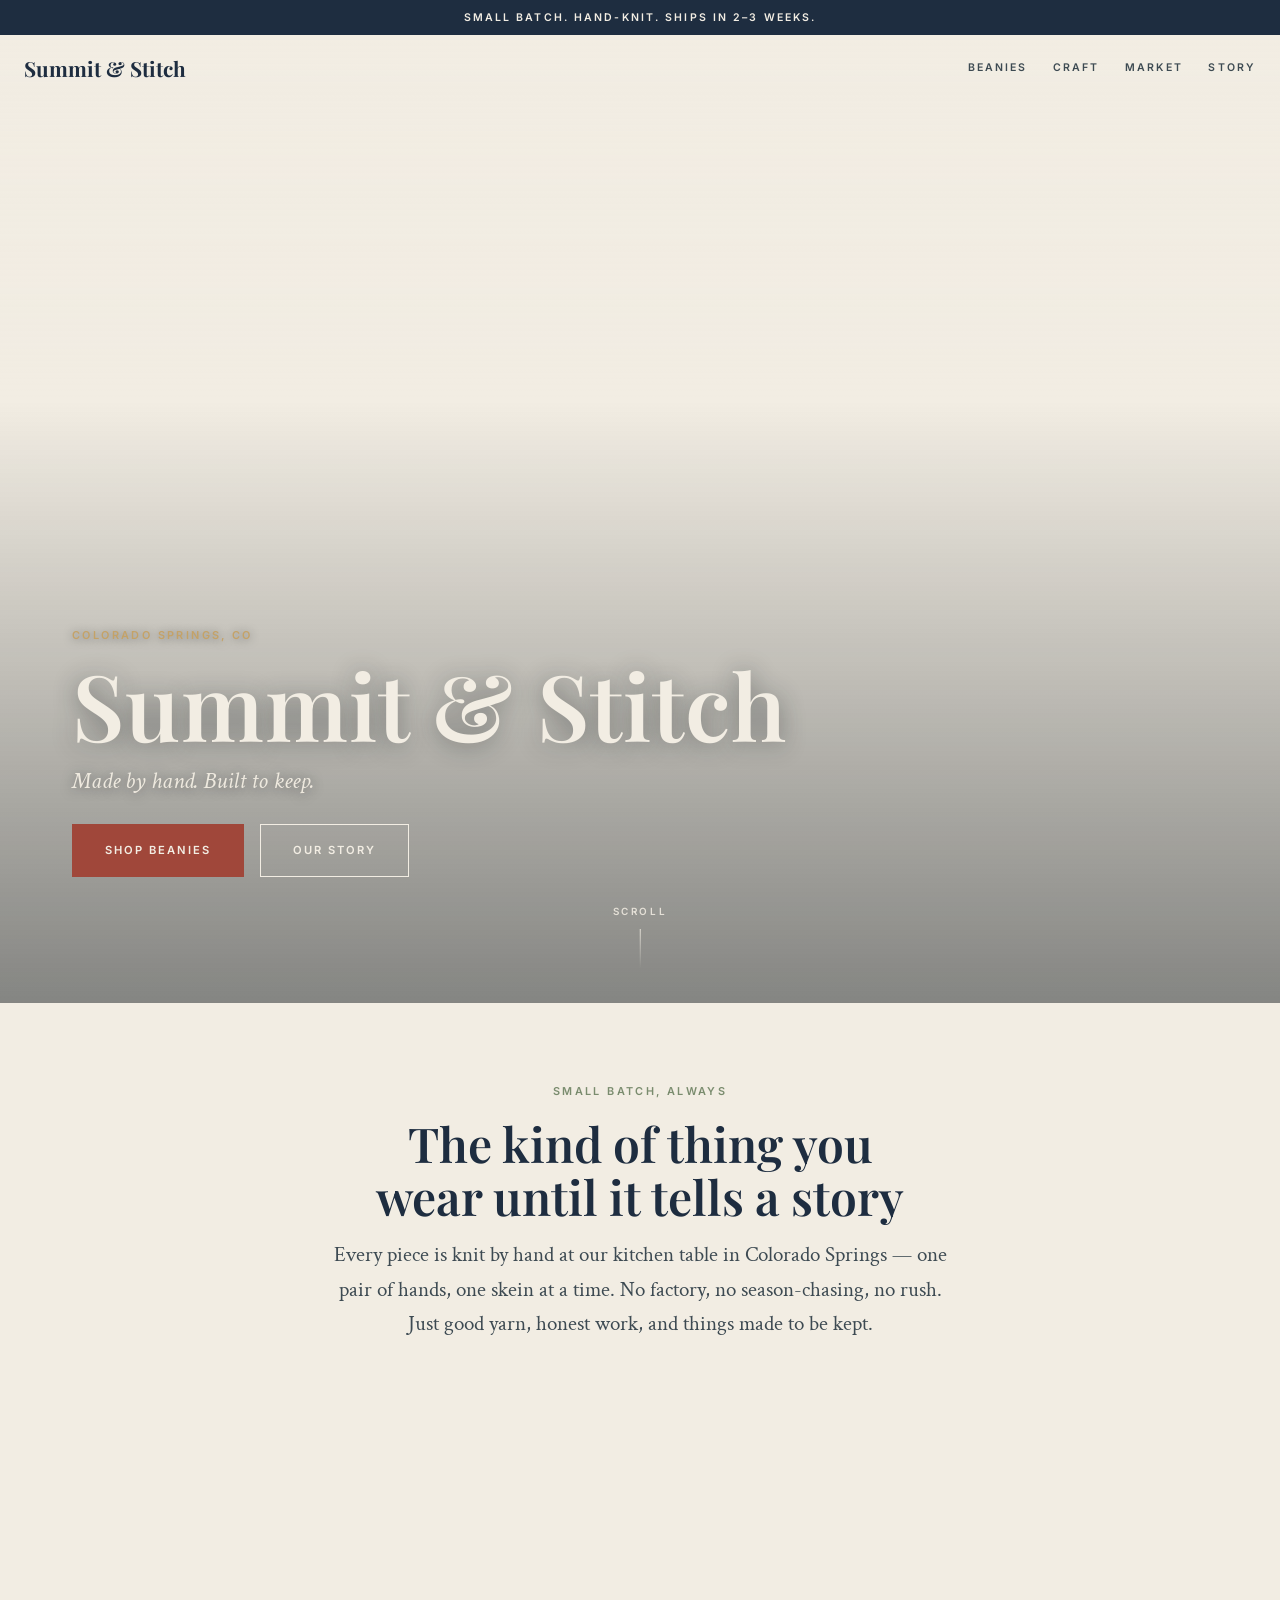
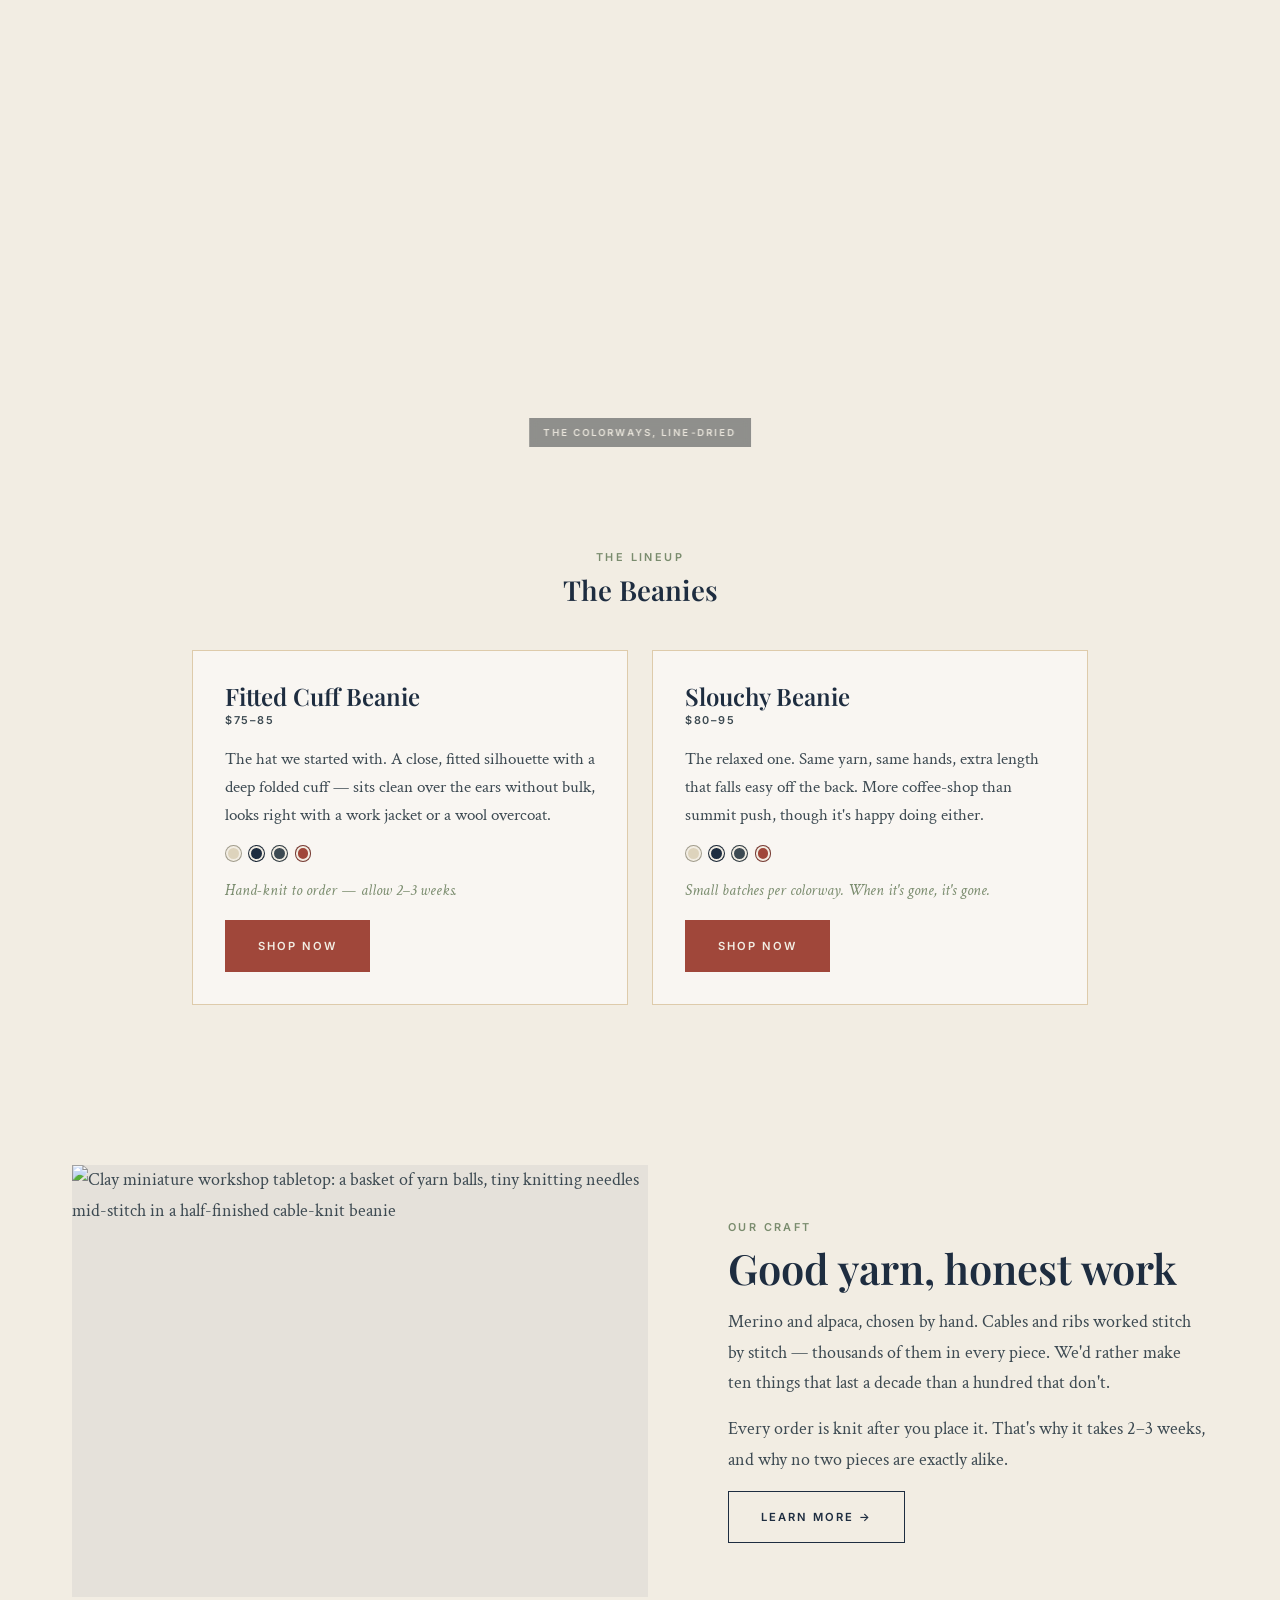
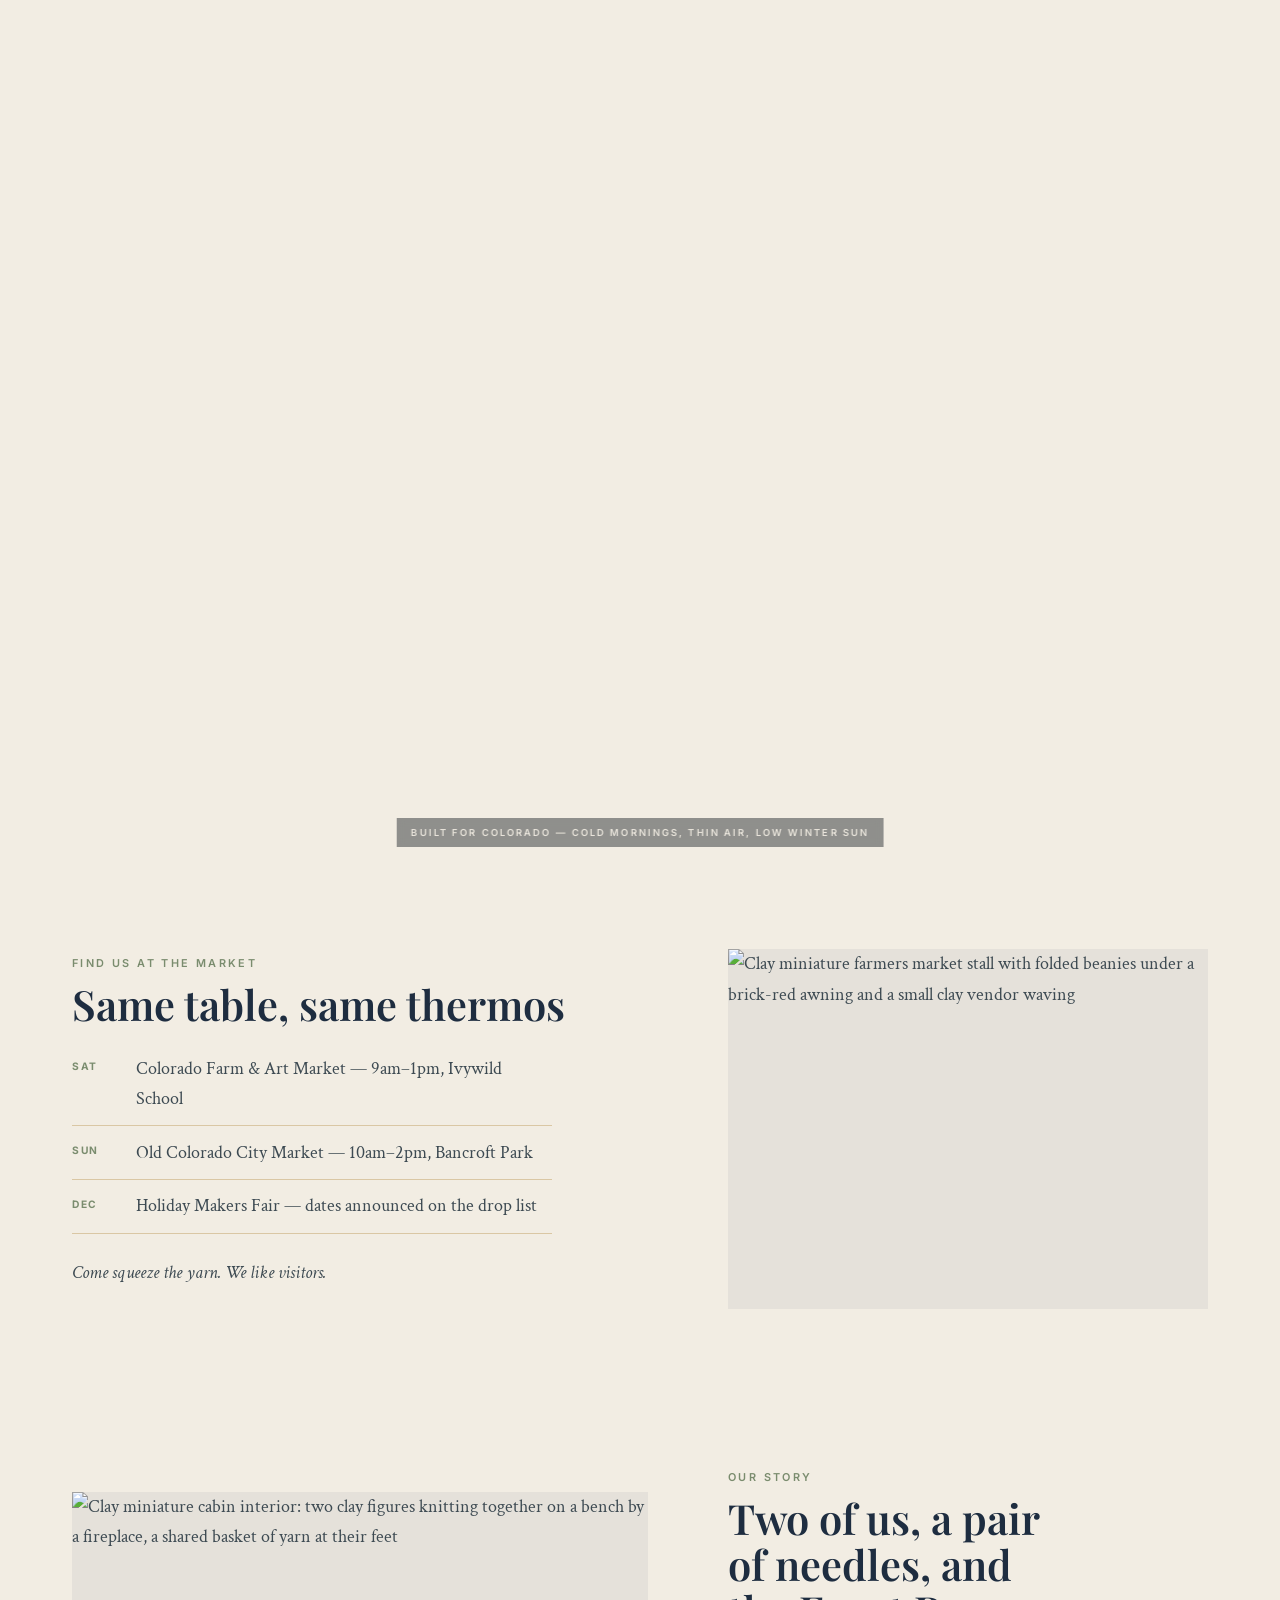
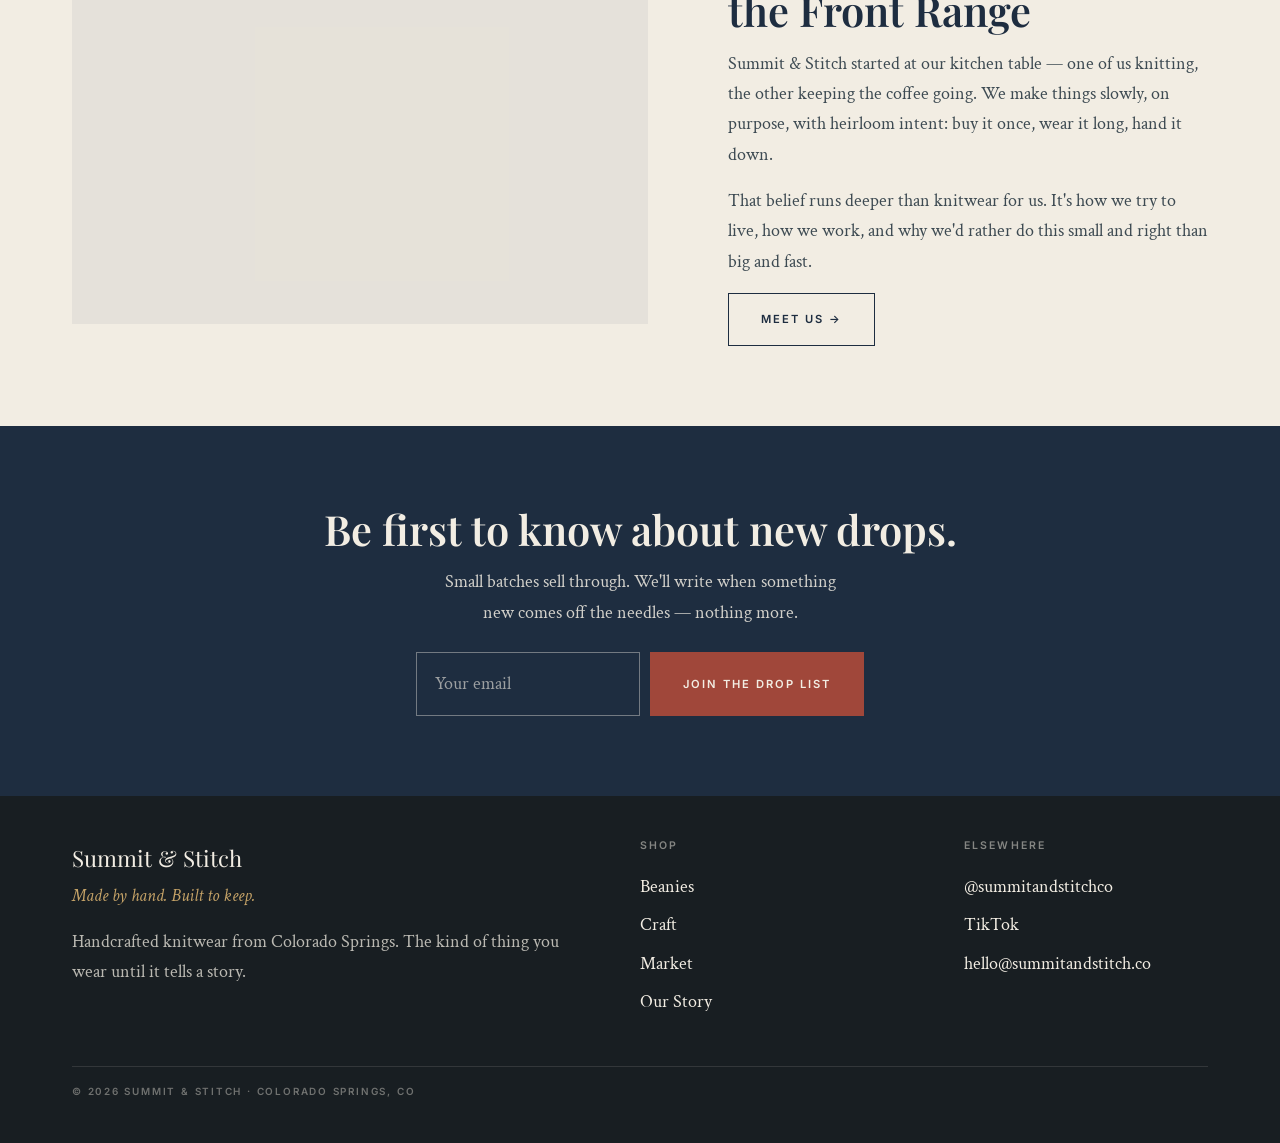
==== web/site/index.html @ c3351a51 "Add clay scroll site with Higgsfield-generated diorama art web/site/: full static homepage build (no" ====
<!doctype html>
<html lang="en">
<head>
  <meta charset="utf-8">
  <meta name="viewport" content="width=device-width, initial-scale=1">
  <meta name="theme-color" content="#F2EDE3">
  <title>Summit &amp; Stitch — Made by hand. Built to keep.</title>
  <meta name="description" content="Handcrafted knitwear from Colorado Springs. Hand-knit beanies in small batches — the kind of thing you wear until it tells a story.">

  <link rel="preconnect" href="https://fonts.googleapis.com">
  <link rel="preconnect" href="https://fonts.gstatic.com" crossorigin>
  <link href="https://fonts.googleapis.com/css2?family=Playfair+Display:ital,wght@0,400;0,600;0,700;1,400&family=Crimson+Text:ital,wght@0,400;0,600;1,400&family=Inter:wght@400;600;700&display=swap" rel="stylesheet">

  <link rel="stylesheet" href="styles.css">
  <script src="main.js" defer></script>
</head>
<body>

  <div class="announcement">Small batch. Hand-knit. Ships in 2–3 weeks.</div>

  <header class="site-header">
    <a class="wordmark" href="#top">Summit &amp; Stitch</a>
    <nav class="site-nav" aria-label="Site">
      <a href="#beanies">Beanies</a>
      <a href="#craft">Craft</a>
      <a href="#market">Market</a>
      <a href="#story">Story</a>
    </nav>
  </header>

  <!-- ============================================================ HERO -->
  <section class="hero" id="top">
    <div
      class="hero__media"
      role="img"
      aria-label="Clay miniature diorama: a floating island with a snow-capped Colorado mountain, a tiny log cabin workshop with a glowing window, and a clothesline of hand-knit beanies"
      style="background-image: url('https://d8j0ntlcm91z4.cloudfront.net/user_3GZK6eZXD0EAcOOKiltAAFoS1l3/hf_20260718_020432_6becc438-d1d1-40bb-a810-064f348040e5.png');"
    ></div>
    <div class="hero__content">
      <span class="label hero__eyebrow">Colorado Springs, CO</span>
      <h1 class="hero__title">Summit &amp; Stitch</h1>
      <p class="hero__tag">Made by hand. Built to keep.</p>
      <div class="hero__actions">
        <a class="button" href="#beanies">Shop Beanies</a>
        <a class="button button--on-dark" href="#story">Our Story</a>
      </div>
    </div>
    <span class="scroll-hint">Scroll</span>
  </section>

  <!-- =================================================== BRAND STORY -->
  <section class="section">
    <div class="page-width">
      <div class="statement reveal">
        <span class="label">Small batch, always</span>
        <h2>The kind of thing you wear until it tells a story</h2>
        <p>Every piece is knit by hand at our kitchen table in Colorado Springs — one pair of hands, one skein at a time. No factory, no season-chasing, no rush. Just good yarn, honest work, and things made to be kept.</p>
      </div>
    </div>
  </section>

  <!-- ==================================================== BEANIE BAND -->
  <div class="band" aria-hidden="false">
    <div
      class="band__media"
      role="img"
      aria-label="Clay miniature close-up: four hand-knit beanies in cream, navy, slate, and brick red pinned to a clothesline in a mountain meadow"
      style="background-image: url('https://d8j0ntlcm91z4.cloudfront.net/user_3GZK6eZXD0EAcOOKiltAAFoS1l3/hf_20260718_020415_ea4f319a-cdfe-45b2-bd3e-e8fa3f8c4620_min.webp');"
    ></div>
    <span class="band__caption">The colorways, line-dried</span>
  </div>

  <!-- ======================================================= PRODUCTS -->
  <section class="section" id="beanies">
    <div class="page-width">
      <div class="products-head reveal">
        <span class="label">The lineup</span>
        <h2>The Beanies</h2>
      </div>
      <div class="product-grid">
        <article class="product-card reveal">
          <h3>Fitted Cuff Beanie</h3>
          <p class="price">$75–85</p>
          <p>The hat we started with. A close, fitted silhouette with a deep folded cuff — sits clean over the ears without bulk, looks right with a work jacket or a wool overcoat.</p>
          <div class="dots" aria-label="Colorways: Aged Linen, Midnight Navy, Slate, Faded Brick">
            <span class="dot dot--linen"></span><span class="dot dot--navy"></span>
            <span class="dot dot--slate"></span><span class="dot dot--brick"></span>
          </div>
          <p class="note">Hand-knit to order — allow 2–3 weeks.</p>
          <a class="button" href="#drops">Shop Now</a>
        </article>
        <article class="product-card reveal">
          <h3>Slouchy Beanie</h3>
          <p class="price">$80–95</p>
          <p>The relaxed one. Same yarn, same hands, extra length that falls easy off the back. More coffee-shop than summit push, though it's happy doing either.</p>
          <div class="dots" aria-label="Colorways: Aged Linen, Midnight Navy, Slate, Faded Brick">
            <span class="dot dot--linen"></span><span class="dot dot--navy"></span>
            <span class="dot dot--slate"></span><span class="dot dot--brick"></span>
          </div>
          <p class="note">Small batches per colorway. When it's gone, it's gone.</p>
          <a class="button" href="#drops">Shop Now</a>
        </article>
      </div>
    </div>
  </section>

  <!-- ========================================================== CRAFT -->
  <section class="section" id="craft">
    <div class="page-width">
      <div class="split">
        <div class="split__media reveal">
          <img
            src="https://d8j0ntlcm91z4.cloudfront.net/user_3GZK6eZXD0EAcOOKiltAAFoS1l3/hf_20260718_020550_f985a052-5418-46ab-91fa-ab9ade17dd55.png"
            alt="Clay miniature workshop tabletop: a basket of yarn balls, tiny knitting needles mid-stitch in a half-finished cable-knit beanie"
            loading="lazy"
          >
        </div>
        <div class="split__body reveal">
          <span class="label">Our craft</span>
          <h2>Good yarn, honest work</h2>
          <p>Merino and alpaca, chosen by hand. Cables and ribs worked stitch by stitch — thousands of them in every piece. We'd rather make ten things that last a decade than a hundred that don't.</p>
          <p>Every order is knit after you place it. That's why it takes 2–3 weeks, and why no two pieces are exactly alike.</p>
          <a class="button button--ghost" href="#drops">Learn More &rarr;</a>
        </div>
      </div>
    </div>
  </section>

  <!-- ================================================== COLORADO BAND -->
  <div class="band band--tall">
    <div
      class="band__media"
      role="img"
      aria-label="Wide clay miniature diorama of the Summit and Stitch mountain island"
      style="background-image: url('https://d8j0ntlcm91z4.cloudfront.net/user_3GZK6eZXD0EAcOOKiltAAFoS1l3/hf_20260718_020432_6becc438-d1d1-40bb-a810-064f348040e5_min.webp'); background-position: center 30%;"
    ></div>
    <span class="band__caption">Built for Colorado — cold mornings, thin air, low winter sun</span>
  </div>

  <!-- ========================================================= MARKET -->
  <section class="section" id="market">
    <div class="page-width">
      <div class="split split--flip">
        <div class="split__media reveal">
          <img
            src="https://d8j0ntlcm91z4.cloudfront.net/user_3GZK6eZXD0EAcOOKiltAAFoS1l3/hf_20260718_020634_71bb9234-7443-4a68-a632-5c663188517e.png"
            alt="Clay miniature farmers market stall with folded beanies under a brick-red awning and a small clay vendor waving"
            loading="lazy"
          >
        </div>
        <div class="split__body reveal">
          <span class="label">Find us at the market</span>
          <h2>Same table, same thermos</h2>
          <ul class="sched">
            <li><span class="day">Sat</span><span>Colorado Farm &amp; Art Market — 9am–1pm, Ivywild School</span></li>
            <li><span class="day">Sun</span><span>Old Colorado City Market — 10am–2pm, Bancroft Park</span></li>
            <li><span class="day">Dec</span><span>Holiday Makers Fair — dates announced on the drop list</span></li>
          </ul>
          <p style="font-style: italic;">Come squeeze the yarn. We like visitors.</p>
        </div>
      </div>
    </div>
  </section>

  <!-- ========================================================== STORY -->
  <section class="section" id="story">
    <div class="page-width">
      <div class="split">
        <div class="split__media reveal">
          <img
            data-slot="interior"
            src="https://d8j0ntlcm91z4.cloudfront.net/user_3GZK6eZXD0EAcOOKiltAAFoS1l3/hf_20260718_020819_5837513d-15bb-4695-b7d9-a46a8b258039.png"
            alt="Clay miniature cabin interior: two clay figures knitting together on a bench by a fireplace, a shared basket of yarn at their feet"
            loading="lazy"
          >
        </div>
        <div class="split__body reveal">
          <span class="label">Our story</span>
          <h2>Two of us, a pair of needles, and the Front Range</h2>
          <p>Summit &amp; Stitch started at our kitchen table — one of us knitting, the other keeping the coffee going. We make things slowly, on purpose, with heirloom intent: buy it once, wear it long, hand it down.</p>
          <p>That belief runs deeper than knitwear for us. It's how we try to live, how we work, and why we'd rather do this small and right than big and fast.</p>
          <a class="button button--ghost" href="#drops">Meet Us &rarr;</a>
        </div>
      </div>
    </div>
  </section>

  <!-- ======================================================== CAPTURE -->
  <section class="capture" id="drops">
    <h2>Be first to know about new drops.</h2>
    <p>Small batches sell through. We'll write when something new comes off the needles — nothing more.</p>
    <form class="capture-form" id="CaptureForm">
      <label for="cap-email" style="position:absolute;width:1px;height:1px;overflow:hidden;clip:rect(0 0 0 0);">Email</label>
      <input id="cap-email" type="email" placeholder="Your email" required autocomplete="email">
      <button type="submit" class="button">Join the Drop List</button>
    </form>
    <p class="capture-ok" id="CaptureOk" hidden>Thanks — you're on the list.</p>
  </section>

  <!-- ========================================================= FOOTER -->
  <footer class="site-footer">
    <div class="page-width">
      <div class="site-footer__grid">
        <div>
          <p class="footer-brand">Summit &amp; Stitch</p>
          <p class="footer-tagline">Made by hand. Built to keep.</p>
          <p>Handcrafted knitwear from Colorado Springs. The kind of thing you wear until it tells a story.</p>
        </div>
        <div>
          <h3>Shop</h3>
          <ul>
            <li><a href="#beanies">Beanies</a></li>
            <li><a href="#craft">Craft</a></li>
            <li><a href="#market">Market</a></li>
            <li><a href="#story">Our Story</a></li>
          </ul>
        </div>
        <div>
          <h3>Elsewhere</h3>
          <ul>
            <li><a href="https://instagram.com/summitandstitchco" target="_blank" rel="noopener">@summitandstitchco</a></li>
            <li><a href="https://tiktok.com/@summitandstitchco" target="_blank" rel="noopener">TikTok</a></li>
            <li><a href="mailto:hello@summitandstitch.co">hello@summitandstitch.co</a></li>
          </ul>
        </div>
      </div>
      <div class="site-footer__bottom">&copy; 2026 Summit &amp; Stitch · Colorado Springs, CO</div>
    </div>
  </footer>

</body>
</html>
---- web/site/styles.css ----
/* =========================================================================
   Summit & Stitch — clay scroll site
   Full brand build: Playfair Display / Crimson Text / Inter,
   Aged Linen ground, clay miniature imagery generated on Higgsfield.
   ========================================================================= */

:root {
  --linen: #F2EDE3;
  --navy: #1E2D40;
  --slate: #3D4A52;
  --brick: #A0473A;
  --brick-dark: #86392E;
  --sage: #7A8C6E;
  --gold: #C4A267;
  --charcoal: #181E22;
  --hairline: rgba(30, 45, 64, 0.16);

  --font-display: 'Playfair Display', Georgia, serif;
  --font-body: 'Crimson Text', Georgia, serif;
  --font-label: 'Inter', -apple-system, 'Segoe UI', sans-serif;

  --s1: 0.5rem; --s2: 1rem; --s3: 1.5rem; --s4: 2.75rem; --s5: 5rem;
  --page-max: 74rem;
}

* { box-sizing: border-box; }

html { scroll-behavior: smooth; }
@media (prefers-reduced-motion: reduce) { html { scroll-behavior: auto; } }

body {
  margin: 0;
  background: var(--linen);
  color: var(--slate);
  font-family: var(--font-body);
  font-size: 1.15rem;
  line-height: 1.65;
  overflow-x: hidden;
}

img { display: block; max-width: 100%; height: auto; }

h1, h2, h3 {
  font-family: var(--font-display);
  color: var(--navy);
  font-weight: 600;
  line-height: 1.1;
  margin: 0 0 var(--s2);
  text-wrap: balance;
}
p { margin: 0 0 var(--s2); }
a { color: var(--navy); text-underline-offset: 3px; }
a:hover { color: var(--brick); }
button { font: inherit; cursor: pointer; }

.page-width { max-width: var(--page-max); margin: 0 auto; padding: 0 1.5rem; }

.label {
  font-family: var(--font-label);
  font-size: 0.68rem;
  font-weight: 600;
  letter-spacing: 0.22em;
  text-transform: uppercase;
  color: var(--sage);
}

.button {
  display: inline-block;
  font-family: var(--font-label);
  font-size: 0.7rem;
  font-weight: 600;
  letter-spacing: 0.18em;
  text-transform: uppercase;
  text-decoration: none;
  text-align: center;
  padding: 1rem 2rem;
  border: 1px solid var(--brick);
  background: var(--brick);
  color: var(--linen);
  transition: background 200ms ease, border-color 200ms ease, color 200ms ease;
}
.button:hover { background: var(--brick-dark); border-color: var(--brick-dark); color: var(--linen); }
.button--ghost { background: transparent; border-color: var(--navy); color: var(--navy); }
.button--ghost:hover { background: var(--navy); color: var(--linen); }
.button--on-dark { background: transparent; border-color: var(--linen); color: var(--linen); }
.button--on-dark:hover { background: var(--linen); color: var(--navy); }

/* ------------------------------------------------------- announcement --- */

.announcement {
  background: var(--navy);
  color: var(--linen);
  text-align: center;
  padding: 0.55rem 1.5rem;
  font-family: var(--font-label);
  font-size: 0.66rem;
  font-weight: 600;
  letter-spacing: 0.2em;
  text-transform: uppercase;
  position: relative;
  z-index: 30;
}

/* ------------------------------------------------------------- header --- */

.site-header {
  position: sticky;
  top: 0;
  z-index: 40;
  display: flex;
  align-items: center;
  justify-content: space-between;
  padding: 1rem 1.5rem;
  transition: background 250ms ease, box-shadow 250ms ease;
}
.site-header.is-solid {
  background: rgba(242, 237, 227, 0.94);
  backdrop-filter: blur(8px);
  box-shadow: 0 1px 0 var(--hairline);
}
.wordmark {
  font-family: var(--font-display);
  font-weight: 700;
  font-size: 1.3rem;
  color: var(--navy);
  text-decoration: none;
}
.site-nav { display: none; gap: 1.6rem; }
.site-nav a {
  font-family: var(--font-label);
  font-size: 0.66rem;
  font-weight: 600;
  letter-spacing: 0.2em;
  text-transform: uppercase;
  text-decoration: none;
  color: var(--slate);
  padding: 0.3rem 0;
  border-bottom: 1px solid transparent;
}
.site-nav a:hover { color: var(--navy); border-bottom-color: var(--gold); }
@media (min-width: 48rem) { .site-nav { display: flex; } }

/* --------------------------------------------------------------- hero --- */

.hero {
  position: relative;
  height: 108vh;
  min-height: 40rem;
  margin-top: -4.4rem; /* sit behind the sticky header */
  overflow: hidden;
  display: flex;
  align-items: flex-end;
  background: var(--linen);
}
.hero__media {
  position: absolute;
  inset: -6% -3%;
  background-size: cover;
  background-position: center 62%;
  will-change: transform;
}
.hero::after {
  content: '';
  position: absolute;
  inset: 0;
  background: linear-gradient(180deg, rgba(242,237,227,0.24) 0%, rgba(24,30,34,0) 38%, rgba(24,30,34,0.5) 100%);
}
.hero__content {
  position: relative;
  z-index: 1;
  width: 100%;
  max-width: var(--page-max);
  margin: 0 auto;
  padding: 0 1.5rem 14vh;
  color: var(--linen);
}
.hero__eyebrow { color: var(--gold); display: block; margin-bottom: var(--s1); text-shadow: 0 1px 8px rgba(24,30,34,0.5); }
.hero__title {
  color: var(--linen);
  font-size: clamp(3rem, 9vw, 5.75rem);
  letter-spacing: 0.01em;
  margin-bottom: 0.4rem;
  text-shadow: 0 2px 24px rgba(24, 30, 34, 0.45);
}
.hero__tag {
  font-style: italic;
  font-size: clamp(1.2rem, 2.5vw, 1.5rem);
  color: rgba(242, 237, 227, 0.95);
  text-shadow: 0 1px 12px rgba(24, 30, 34, 0.5);
  margin-bottom: var(--s3);
}
.hero__actions { display: flex; flex-wrap: wrap; gap: var(--s2); }
.scroll-hint {
  position: absolute;
  bottom: 2.2rem;
  left: 50%;
  transform: translateX(-50%);
  z-index: 1;
  font-family: var(--font-label);
  font-size: 0.62rem;
  font-weight: 600;
  letter-spacing: 0.26em;
  text-transform: uppercase;
  color: rgba(242, 237, 227, 0.85);
}
.scroll-hint::after {
  content: '';
  display: block;
  width: 1px;
  height: 2.4rem;
  margin: 0.6rem auto 0;
  background: linear-gradient(rgba(242,237,227,0.85), transparent);
}

/* ------------------------------------------------------------ chapters --- */

.section { padding: var(--s5) 0; }

.statement { text-align: center; max-width: 46rem; margin: 0 auto; }
.statement .label { display: block; margin-bottom: var(--s2); }
.statement h2 { font-size: clamp(2rem, 4.5vw, 3rem); }
.statement p { font-size: 1.3rem; max-width: 58ch; margin: 0 auto; }

/* full-bleed clay band with slow parallax */
.band {
  position: relative;
  height: 72vh;
  min-height: 26rem;
  overflow: hidden;
}
.band__media {
  position: absolute;
  inset: -12% 0;
  background-size: cover;
  background-position: center;
  will-change: transform;
}
.band__caption {
  position: absolute;
  left: 50%;
  bottom: 1.4rem;
  transform: translateX(-50%);
  font-family: var(--font-label);
  font-size: 0.6rem;
  font-weight: 600;
  letter-spacing: 0.22em;
  text-transform: uppercase;
  color: rgba(242, 237, 227, 0.9);
  background: rgba(24, 30, 34, 0.45);
  padding: 0.4rem 0.9rem;
  backdrop-filter: blur(4px);
}
.band--tall { height: 88vh; }

/* products */
.products-head { text-align: center; margin-bottom: var(--s4); }
.products-head .label { display: block; margin-bottom: var(--s1); }
.product-grid {
  display: grid;
  gap: var(--s3);
  max-width: 56rem;
  margin: 0 auto;
}
@media (min-width: 42rem) { .product-grid { grid-template-columns: 1fr 1fr; } }
.product-card {
  background: rgba(255, 255, 255, 0.55);
  border: 1px solid rgba(196, 162, 103, 0.5);
  padding: 2rem;
}
.product-card h3 { font-size: 1.5rem; margin-bottom: 0.2rem; }
.product-card .price {
  font-family: var(--font-label);
  font-size: 0.68rem;
  font-weight: 600;
  letter-spacing: 0.16em;
  color: var(--slate);
  margin-bottom: var(--s2);
}
.product-card p { font-size: 1.05rem; }
.dots { display: flex; gap: 0.4rem; margin: var(--s2) 0; }
.dot {
  width: 1.05rem;
  height: 1.05rem;
  border-radius: 50%;
  border: 1px solid rgba(24, 30, 34, 0.3);
  box-shadow: inset 0 0 0 2px var(--linen);
}
.dot--linen { background: #DDD3BC; }
.dot--navy { background: #1E2D40; }
.dot--slate { background: #3D4A52; }
.dot--brick { background: #A0473A; }
.product-card .note { font-style: italic; font-size: 0.98rem; color: var(--sage); }

/* split rows (craft, story) */
.split {
  display: grid;
  gap: var(--s3);
  align-items: center;
}
@media (min-width: 48rem) {
  .split { grid-template-columns: minmax(0, 6fr) minmax(0, 5fr); gap: var(--s5); }
  .split--flip .split__media { order: 2; }
}
.split__media {
  position: relative;
  overflow: hidden;
  aspect-ratio: 4 / 3;
  background: rgba(30, 45, 64, 0.06);
}
.split__media img { width: 100%; height: 100%; object-fit: cover; }
.split__body .label { display: block; margin-bottom: var(--s1); }
.split__body h2 { font-size: clamp(1.9rem, 4vw, 2.6rem); }
.split__body p { max-width: 54ch; }

/* market schedule */
.sched { list-style: none; margin: var(--s2) 0 var(--s3); padding: 0; max-width: 30rem; }
.sched li {
  display: flex;
  gap: var(--s2);
  padding: 0.7rem 0;
  border-bottom: 1px solid rgba(196, 162, 103, 0.5);
}
.sched .day {
  font-family: var(--font-label);
  font-size: 0.64rem;
  font-weight: 700;
  letter-spacing: 0.16em;
  text-transform: uppercase;
  color: var(--sage);
  min-width: 3rem;
  padding-top: 0.3rem;
}

/* ------------------------------------------------------------ capture --- */

.capture {
  background: var(--navy);
  color: var(--linen);
  text-align: center;
  padding: var(--s5) 1.5rem;
}
.capture h2 { color: var(--linen); font-size: clamp(1.9rem, 4vw, 2.6rem); }
.capture p { color: rgba(242, 237, 227, 0.85); max-width: 46ch; margin: 0 auto var(--s3); }
.capture-form {
  display: flex;
  gap: 0.6rem;
  max-width: 28rem;
  margin: 0 auto;
}
.capture-form input {
  flex: 1;
  min-width: 0;
  padding: 1rem 1.1rem;
  border: 1px solid rgba(242, 237, 227, 0.4);
  background: transparent;
  color: var(--linen);
  font: inherit;
}
.capture-form input::placeholder { color: rgba(242, 237, 227, 0.6); }
.capture-form input:focus { outline: 2px solid var(--gold); outline-offset: 2px; }
.capture-ok { color: var(--gold); font-style: italic; }

/* ------------------------------------------------------------- footer --- */

.site-footer {
  background: var(--charcoal);
  color: rgba(242, 237, 227, 0.75);
  padding: var(--s4) 0;
}
.site-footer__grid { display: grid; gap: var(--s3); }
@media (min-width: 48rem) { .site-footer__grid { grid-template-columns: 2fr 1fr 1fr; gap: var(--s5); } }
.site-footer h3 {
  font-family: var(--font-label);
  font-size: 0.66rem;
  font-weight: 600;
  letter-spacing: 0.2em;
  text-transform: uppercase;
  color: rgba(242, 237, 227, 0.5);
}
.site-footer ul { list-style: none; margin: 0; padding: 0; }
.site-footer li { padding: 0.25rem 0; }
.site-footer a { color: var(--linen); text-decoration: none; }
.site-footer a:hover { color: var(--gold); }
.footer-brand { font-family: var(--font-display); font-size: 1.4rem; color: var(--linen); margin-bottom: 0.2rem; }
.footer-tagline { font-style: italic; color: var(--gold); }
.site-footer__bottom {
  margin-top: var(--s4);
  padding-top: var(--s2);
  border-top: 1px solid rgba(242, 237, 227, 0.12);
  font-family: var(--font-label);
  font-size: 0.62rem;
  font-weight: 600;
  letter-spacing: 0.18em;
  text-transform: uppercase;
  color: rgba(242, 237, 227, 0.4);
}

/* ------------------------------------------------------------- motion --- */

.reveal { opacity: 1; transform: none; }
@media (prefers-reduced-motion: no-preference) {
  .js .reveal {
    opacity: 0;
    transform: translateY(26px);
    transition: opacity 700ms ease, transform 700ms ease;
  }
  .js .reveal.is-in { opacity: 1; transform: translateY(0); }
}
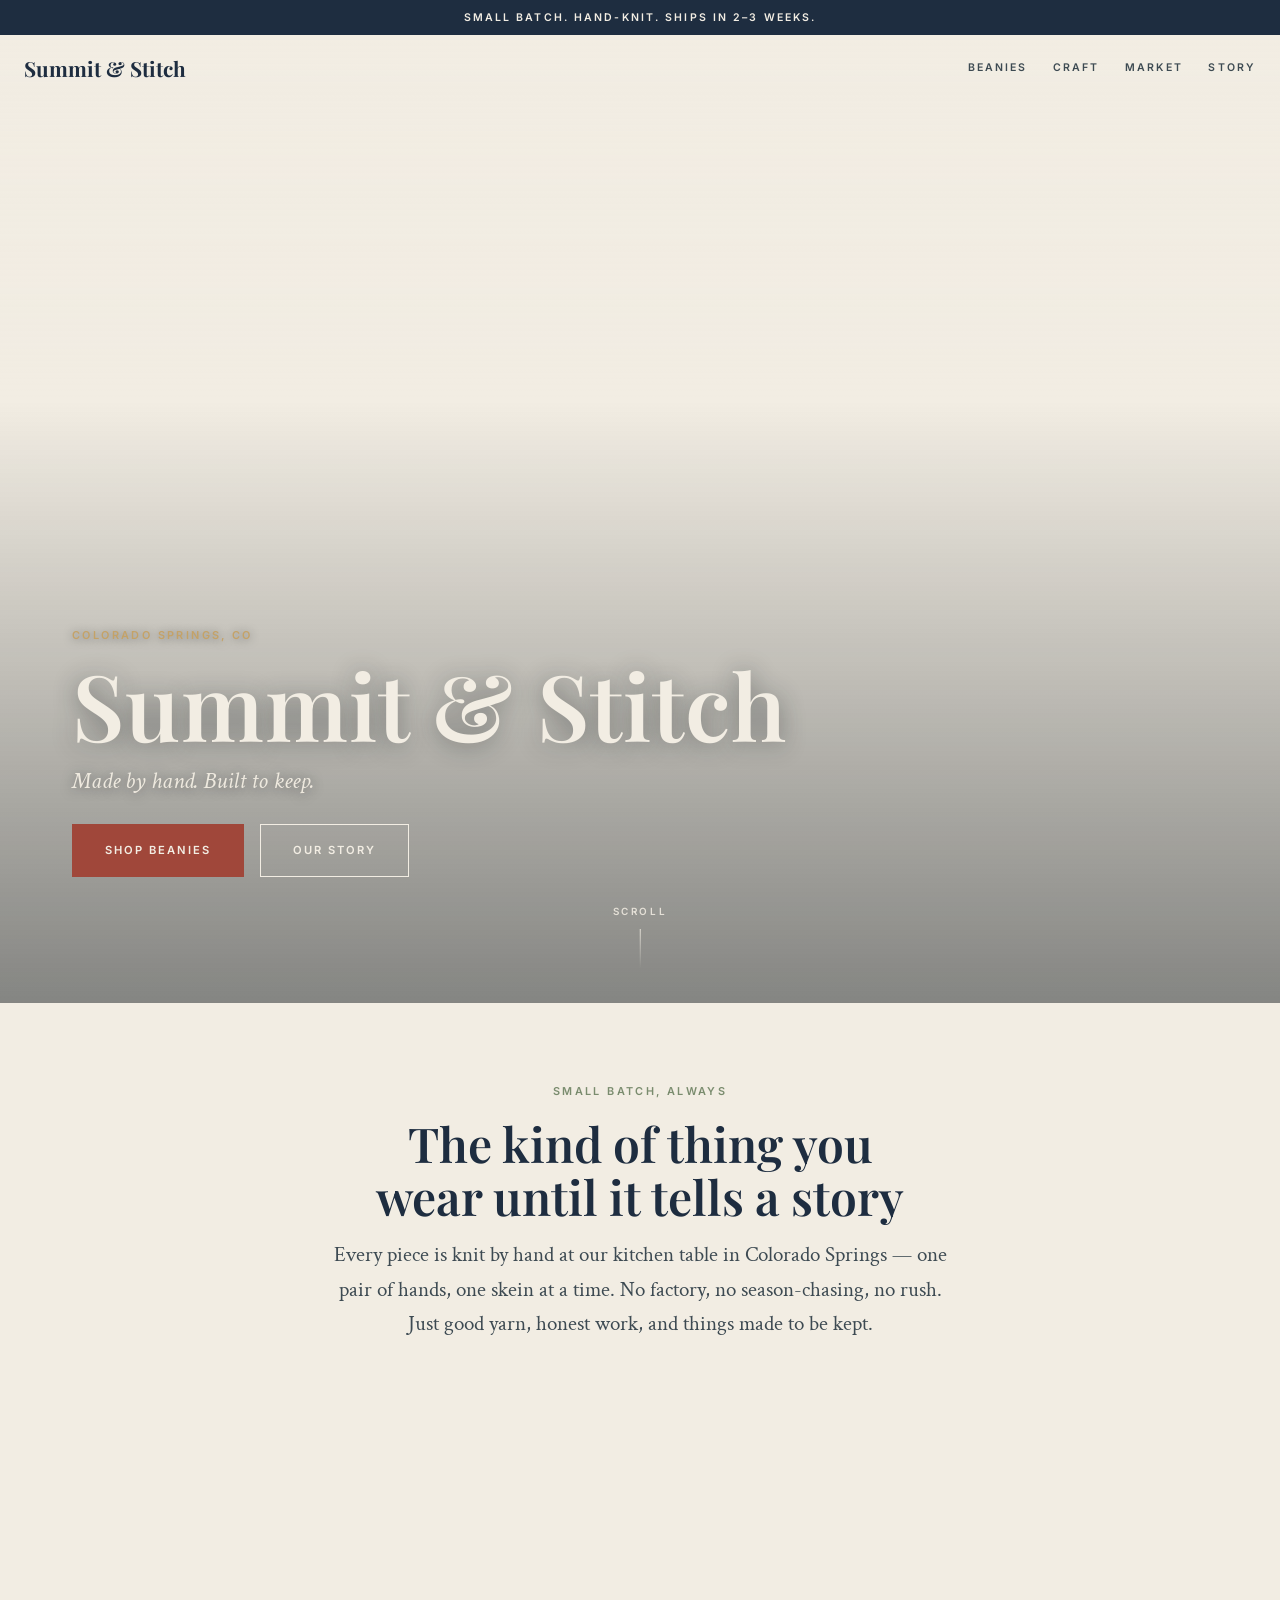
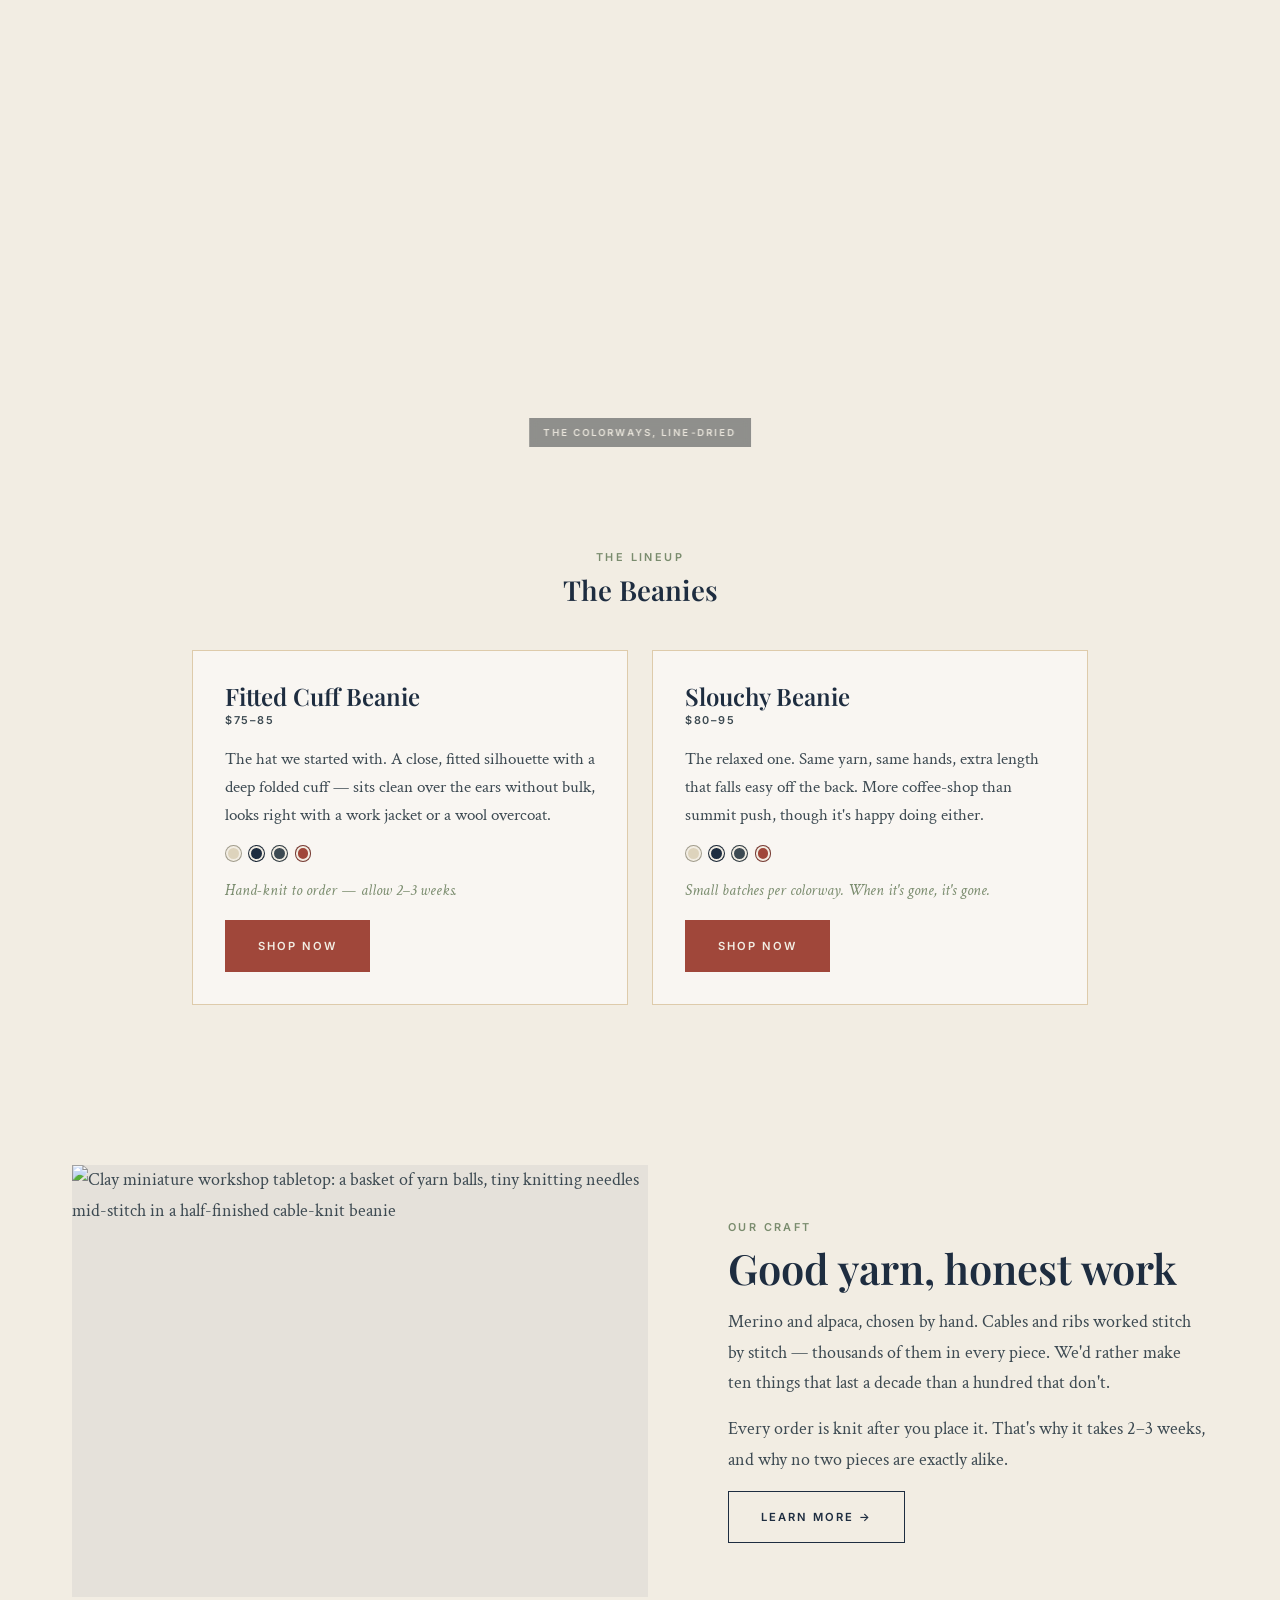
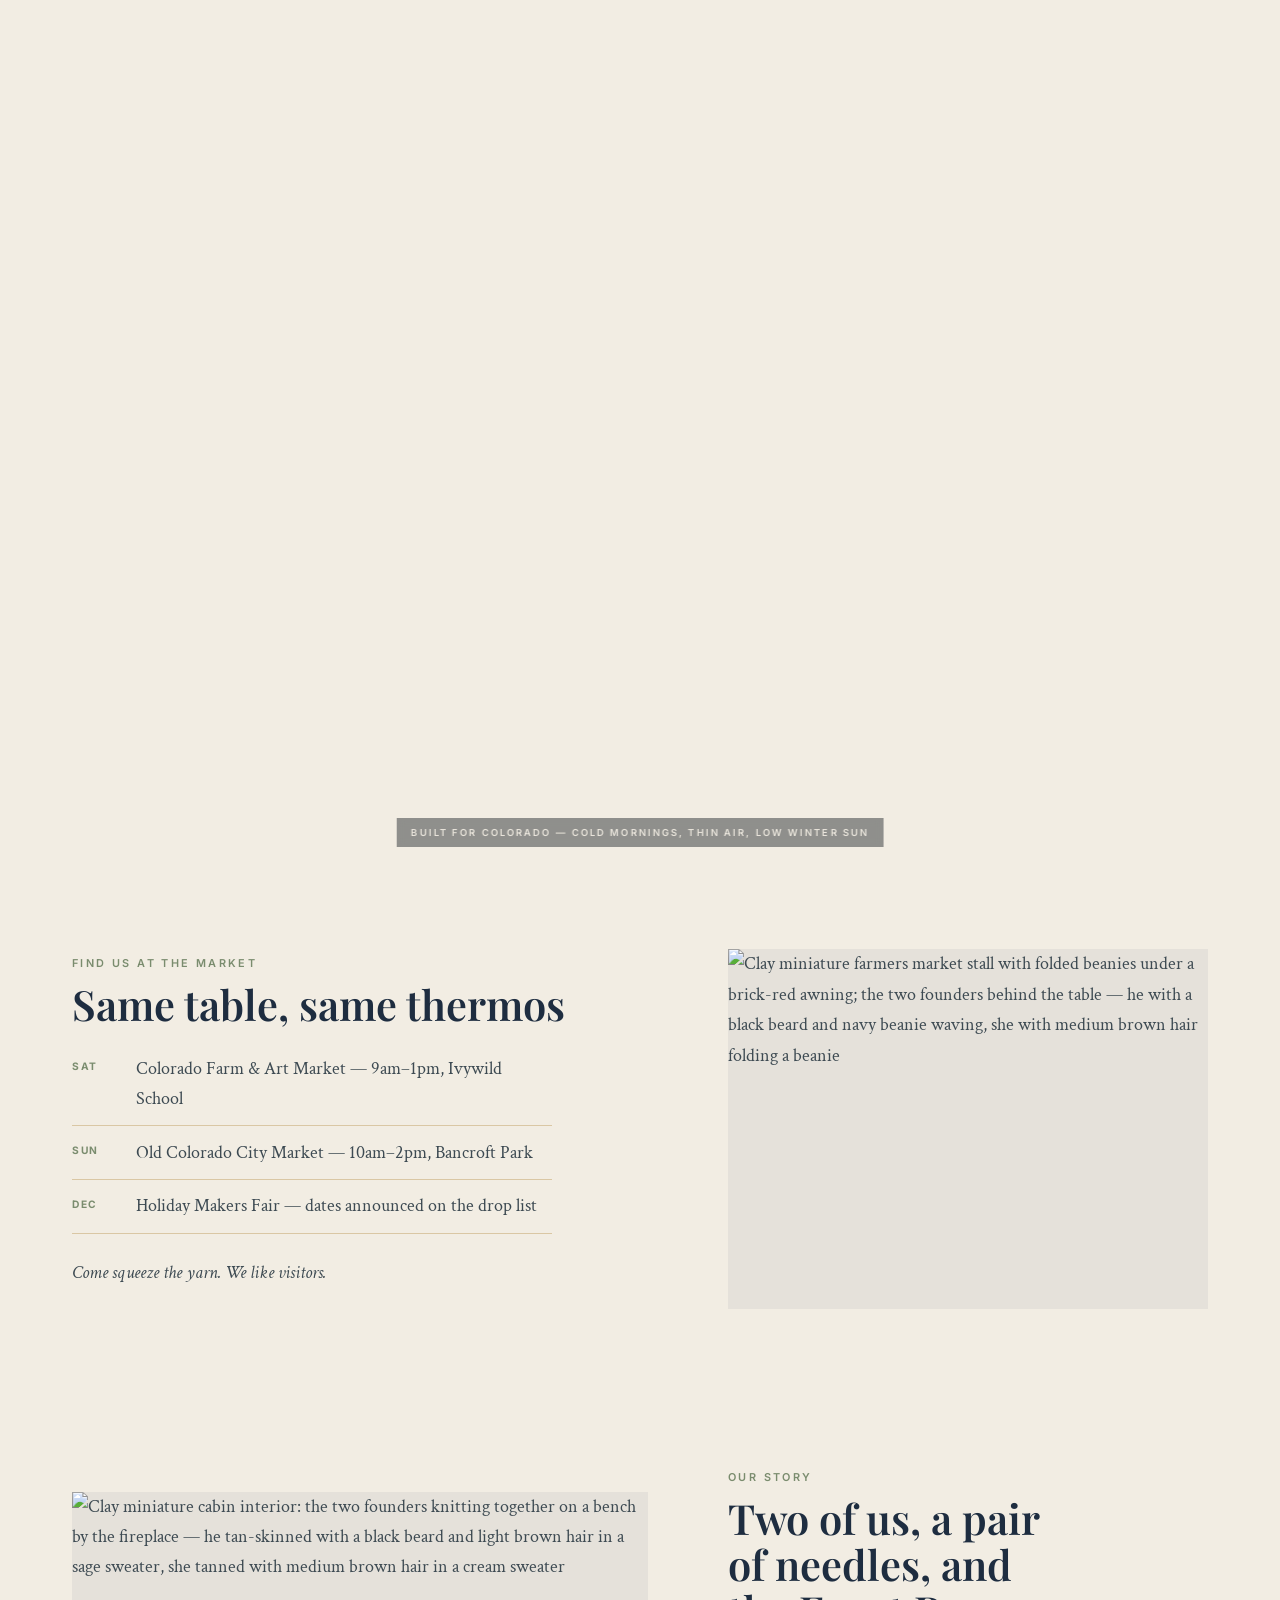
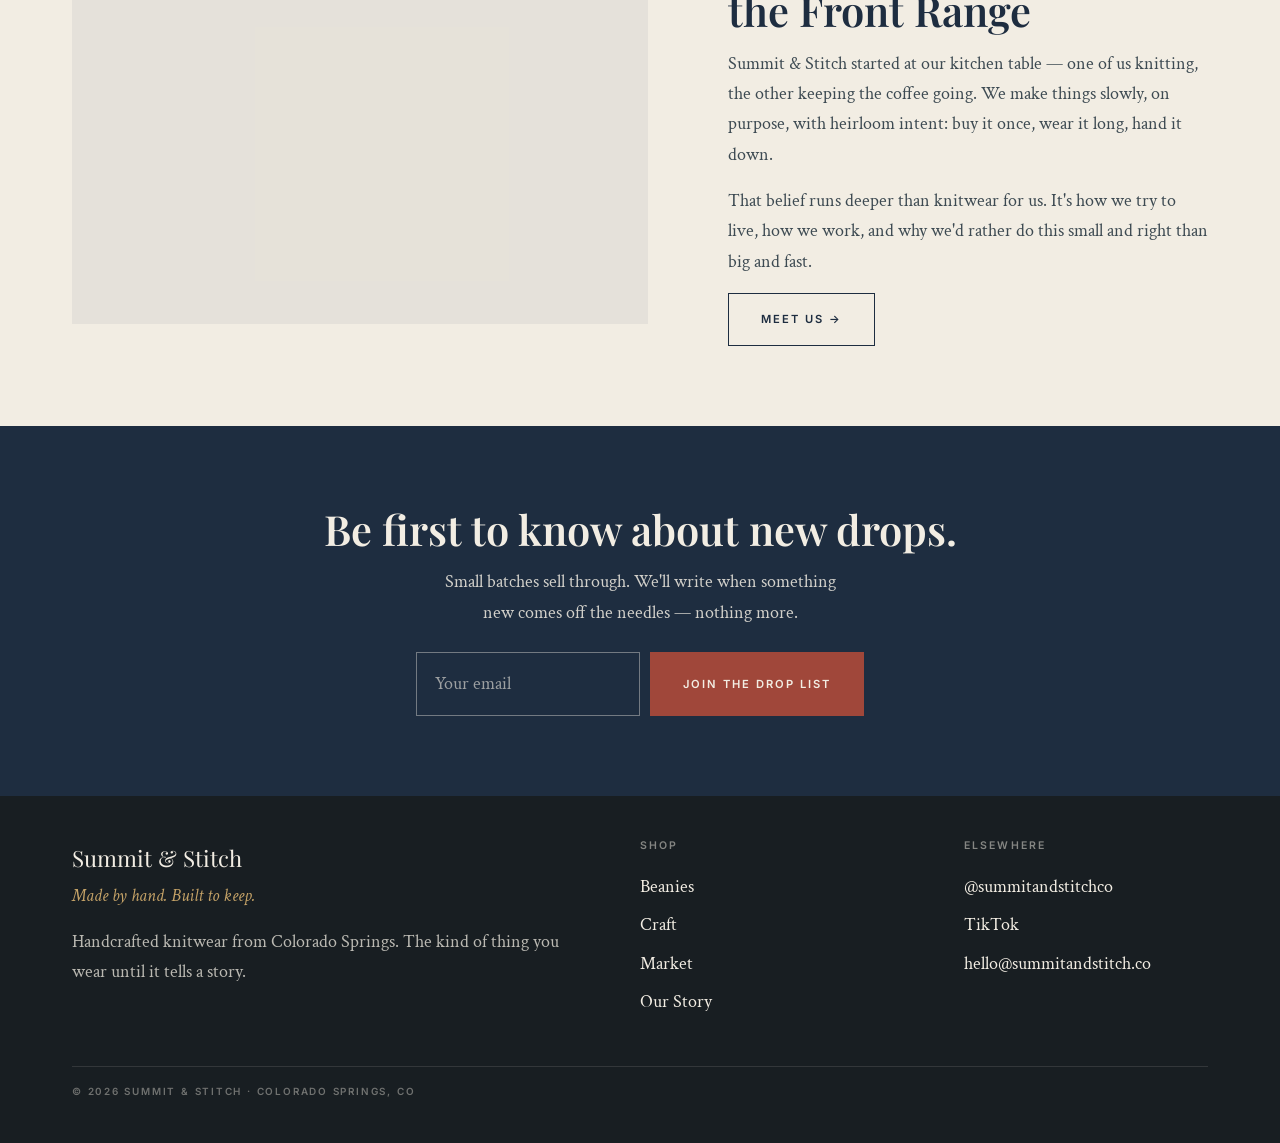
==== commit b0f14bc0: "Regenerate figure scenes with consistent founder likenesses Cabin interior and market stall re-rende" ====
--- a/web/site/index.html
+++ b/web/site/index.html
@@ -143,8 +143,8 @@
       <div class="split split--flip">
         <div class="split__media reveal">
           <img
-            src="https://d8j0ntlcm91z4.cloudfront.net/user_3GZK6eZXD0EAcOOKiltAAFoS1l3/hf_20260718_020634_71bb9234-7443-4a68-a632-5c663188517e.png"
-            alt="Clay miniature farmers market stall with folded beanies under a brick-red awning and a small clay vendor waving"
+            src="https://d8j0ntlcm91z4.cloudfront.net/user_3GZK6eZXD0EAcOOKiltAAFoS1l3/hf_20260718_021445_f51aedde-23fb-4e97-9bf7-c59ea61d931e.png"
+            alt="Clay miniature farmers market stall with folded beanies under a brick-red awning; the two founders behind the table — he with a black beard and navy beanie waving, she with medium brown hair folding a beanie"
             loading="lazy"
           >
         </div>
@@ -169,8 +169,8 @@
         <div class="split__media reveal">
           <img
             data-slot="interior"
-            src="https://d8j0ntlcm91z4.cloudfront.net/user_3GZK6eZXD0EAcOOKiltAAFoS1l3/hf_20260718_020819_5837513d-15bb-4695-b7d9-a46a8b258039.png"
-            alt="Clay miniature cabin interior: two clay figures knitting together on a bench by a fireplace, a shared basket of yarn at their feet"
+            src="https://d8j0ntlcm91z4.cloudfront.net/user_3GZK6eZXD0EAcOOKiltAAFoS1l3/hf_20260718_021402_7bd4b347-3f76-4f45-8ede-64f7547d70cf.png"
+            alt="Clay miniature cabin interior: the two founders knitting together on a bench by the fireplace — he tan-skinned with a black beard and light brown hair in a sage sweater, she tanned with medium brown hair in a cream sweater"
             loading="lazy"
           >
         </div>
